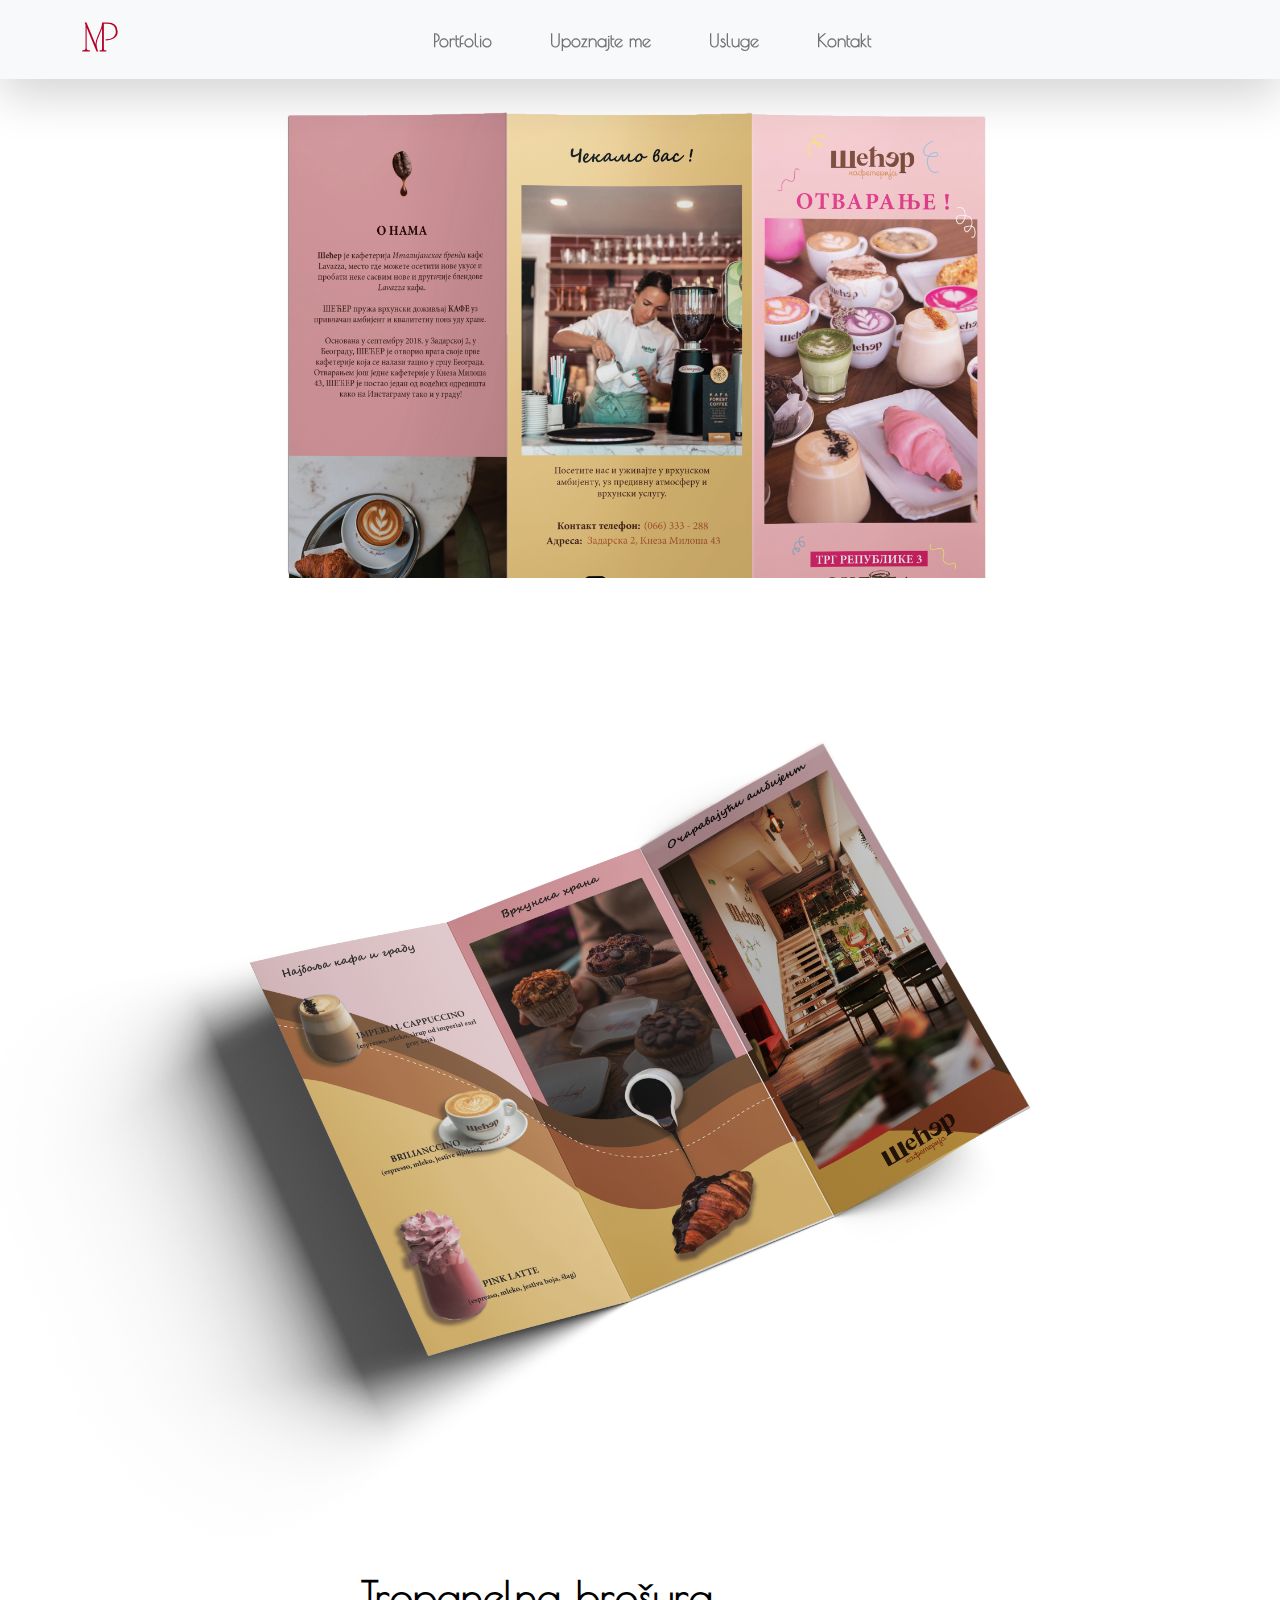
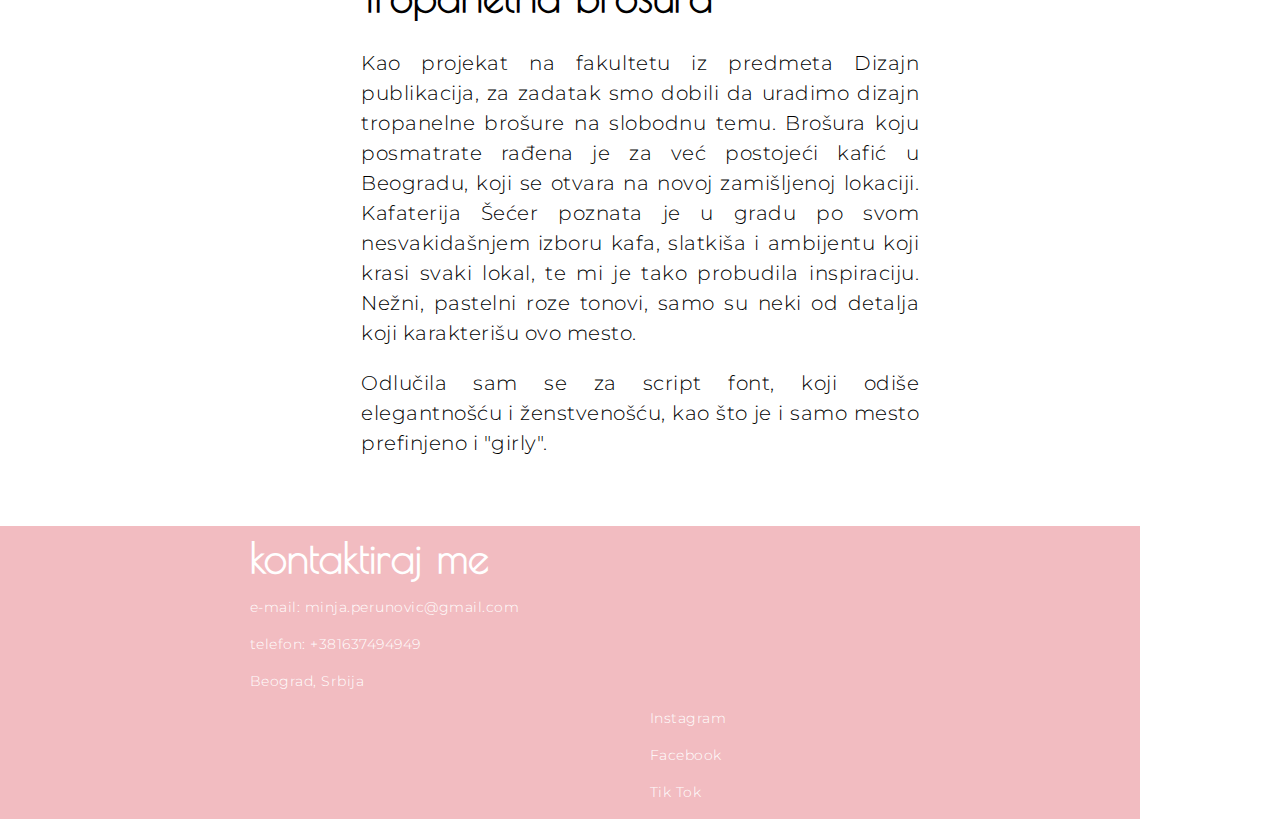
==== brosura.html @ d179b8eb "initial commit" ====
<!doctype html>
<html lang="en">
    <head>
        <meta charset="utf-8">
        <meta name="viewport" content="width=device-width, initial-scale=1">

        <meta name="description" content="">
        <meta name="author" content=""> 

        <!-- CSS FILES -->
        <link rel="preconnect" href="https://fonts.googleapis.com">

        <link rel="preconnect" href="https://fonts.gstatic.com" crossorigin>
        
        <link href="https://fonts.googleapis.com/css2?family=Noto+Sans+JP:wght@100;300;400;700;900&display=swap" rel="stylesheet">

        <link href="css/bootstrap-iconsMANGO.css" rel="stylesheet">
        <link href="css/bootstrap-icons.css" rel="stylesheet">

        <link rel="stylesheet" href="css/magnific-popup.css">

        

        <link href="css/templatemo-nomad-force.css" rel="stylesheet">
    <title>Kafeterija Šećer</title>
</head>
<body>

    <nav class="navbar navbar-expand-lg bg-light shadow-lg">
        <div class="container" >
            <a class="navbar-brand" href="index.html">
                <strong id="mp_logo">MP</strong>
            </a>

            <button class="navbar-toggler" type="button" data-bs-toggle="collapse" data-bs-target="#navbarNav" aria-controls="navbarNav" aria-expanded="false" aria-label="Toggle navigation">
                <span class="navbar-toggler-icon"></span>
            </button>

            <div class="collapse navbar-collapse" id="navbarNav">
                <ul class="navbar-nav mx-auto">
                    <li class="nav-item">
                        <a class="nav-link" href="index.html">Portfolio</a>
                    </li>

                    <li class="nav-item">
                        <a class="nav-link" href="upoznajteme.html">Upoznajte me</a>
                    </li>

                    <li class="nav-item">
                        <a class="nav-link" href="usluge.html">Usluge</a>
                    </li>

                    <li class="nav-item">
                        <a class="nav-link" href="kontakt.html">Kontakt</a>
                    </li>

                </ul>
            </div>
        </div>
    </nav>


    <!-- <div class="omotac" style="margin: 0 50px;"> -->
    <div class="col-lg-6 col-12" style="position: relative; width: 100%;">
        <div class="portfolio-thumb mb-5" data-aos="fade-up" >
            <div>
                <img style="width: 100%; margin: 0 auto;margin-top: -200px;"  src="materijali/Dizajn-publikacije/spoljasnja.jpg" class="img-fluid portfolio-image" alt="mango">
      
                <img style="width: 100%; margin: 0 auto; margin-top: -270px"  src="materijali/Dizajn-publikacije/unutrasnja 2.jpg" class="img-fluid portfolio-image" alt="mango">
                
             </div>
             
            <div class="portfolio-info">                     
                
                      
        <h4 style="width: 45%;font-size: 42px; margin: 0 auto;"  class="portfolio-title mb-0">Tropanelna brošura</h4>
        <p class="mango-paragrafi" style="text-align:justify;">Kao projekat na fakultetu iz predmeta Dizajn publikacija, za zadatak smo dobili da uradimo dizajn tropanelne brošure na slobodnu temu. Brošura koju posmatrate rađena je za već postojeći kafić u Beogradu, koji se otvara na novoj zamišljenoj lokaciji. Kafaterija Šećer poznata je u gradu po svom nesvakidašnjem izboru kafa, slatkiša i ambijentu koji krasi svaki lokal, te mi je tako probudila inspiraciju. Nežni, pastelni roze tonovi, samo su neki od detalja koji karakterišu ovo mesto.</p>
        <p class="mango-paragrafi" style="text-align:justify;">Odlučila sam se za script font, koji odiše elegantnošću i ženstvenošću, kao što je i samo mesto prefinjeno i "girly".</p>
                            
                
            </div>
         </div>
          
    </div> 
   
<!-- be1e5a -->

    <section class=" contact section-padding" id="contact">
        <div  style="background-color:#F2BCC1; margin: 0;"  class="container">
            <div class="row">
                
                <div class="col-lg-7 col-12 mx-auto">

                    <h2 class="mango-kontakt" class="mb-4" data-aos="fade-up"  style="color: #fff;">kontaktiraj me</h2>
                    <div class="social">
                    <p class="mango-kontakt" style="color: #fff;">e-mail: minja.perunovic@gmail.com</p>
                    <p class="mango-kontakt"  style="color: #fff;">telefon: +381637494949</p>
                    <p class="mango-kontakt"  style="color: #fff;">Beograd, Srbija</p>
                    </div>

                    <div class="social_right">
                    <p><a class="agua-kontakt" style="color: #fff;" href="https://www.instagram.com/m_perunovic/?hl=en">Instagram</a></p>
                    <p><a class="agua-kontakt" style="color: #fff;" href="https://www.facebook.com/minja.perunovic/">Facebook</a></p>
                    <p><a class="agua-kontakt" style="color: #fff;" href="https://www.tiktok.com/@m_perunovic">Tik Tok</a></p>
                    </div>        
                    
                </div>

            </div>
        </div>
    <!-- </div> -->
    </section>




       <!-- JAVASCRIPT FILES -->
       <script src="js/jquery.min.js"></script>
       <script src="js/bootstrap.bundle.min.js"></script>
       <script src="js/jquery.sticky.js"></script>
       <script src="js/aos.js"></script>
       <script src="js/jquery.magnific-popup.min.js"></script>
       <script src="js/magnific-popup-options.js"></script>
       <script src="js/scrollspy.min.js"></script>
       <script src="js/custom.js"></script>

</body>
</html>
---- css/templatemo-nomad-force.css ----
/*

TemplateMo 567 Nomad Force

https://templatemo.com/tm-567-nomad-force

*/

/*---------------------------------------
  CUSTOM PROPERTIES ( VARIABLES )             
-----------------------------------------*/
:root {
  --white-color:                  #FFFFFF;
  --primary-color:                #ffc107;
  --section-bg-color:             #f9f9f9;
  --dark-color:                   #000000;
  --grey-color:                   #fcfeff;
  --text-secondary-white-color:   rgba(255, 255, 255, 0.98);
  --title-color:                  #565758;
  --p-color:                      #717275;

  --body-font-family:           'Noto Sans JP', sans-serif;

  --h1-font-size:               72px;
  --h2-font-size:               42px;
  --h3-font-size:               36px;
  --h4-font-size:               32px;
  --h5-font-size:               24px;
  --h6-font-size:               22px;
  --p-font-size:                20px;
  --copyright-text-font-size:   14px;
  --custom-link-font-size:      12px;

  --font-weight-light:          300;
  --font-weight-normal:         400;
  --font-weight-bold:           700;
  --font-weight-black:          900;
}

body,
html {
  height: 100%;
}

body {
    background: var(--white-color);
    font-family: var(--body-font-family);    
    position: relative;
}

/*---------------------------------------
  TYPOGRAPHY               
-----------------------------------------*/

h2,
h3,
h4,
h5,
h6 {
  color: var(--dark-color);
  line-height: inherit;
}

h1,
h2,
h3,
h4,
h5,
h6 {
  font-weight: var(--font-weight-bold);
}

h1,
h2 {
  font-weight: var(--font-weight-black);
}

h1 {
  font-size: var(--h1-font-size);
  line-height: normal;
}

h2 {
  font-size: var(--h2-font-size);
}

h3 {
  font-size: var(--h3-font-size);
}

h4 {
  font-size: var(--h4-font-size);
}

h5 {
  font-size: var(--h5-font-size);
}

h6 {
  font-size: var(--h6-font-size);
}

p {
  color: var(--p-color);
  font-size: var(--p-font-size);
  font-weight: var(--font-weight-light);
  letter-spacing: 0.5px;
}

.text-secondary-white-color {
  color: var(--text-secondary-white-color);
}

a, 
button {
  touch-action: manipulation;
  transition: all 0.3s;
}

a {
  color: var(--p-color);
  text-decoration: none;
}

a:hover {
  color: var(--primary-color);
}

::selection {
  background: var(--dark-color);
  color: var(--white-color);
}

.custom-underline {
  border-bottom: 2px solid var(--white-color);
  color: var(--white-color);
  padding-bottom: 4px;
}

.videoWrapper {
  position: relative;
  padding-bottom: 56.25%; /* 16:9 */
  height: 0;
  z-index: -100;
}

.custom-video {
  position: absolute;
  top: 0;
  left: 0;
  width: 100%;
  height: 100%;
}

.overlay {
  background: linear-gradient(to top, #000, transparent 90%);
  position: absolute;
  top: 0;
  right: 0;
  bottom: 0;
  left: 0;
}

/*---------------------------------------
  CUSTOM LINK               
-----------------------------------------*/
.custom-links {
  max-width: 230px;
}

.custom-link {
  position: relative;
  overflow: hidden;
  z-index: 1;
  display: inline-block;
  transition: all .3s cubic-bezier(.645,.045,.355,1);
}

.custom-link::after {
  content: "";
  width: 0;
  height: 2px;
  bottom: 0;
  position: absolute;
  left: auto;
  right: 0;
  z-index: -1;
  transition: width .6s cubic-bezier(.25,.8,.25,1) 0s;
  background: currentColor;
}

.custom-link:hover::after {
  width: 100%;
  left: 0;
  right: auto;
}

.custom-link:hover,
.custom-link:hover::after {
  color: var(--white-color);
}

b,
strong {
  font-weight: var(--font-weight-bold);
}

/*---------------------------------------
  NAVIGATION               
-----------------------------------------*/

.navbar {
  z-index: 9;
  right: 0;
  left: 0;
  padding-top: 15px;
  padding-bottom: 15px;
}

.navbar-brand {
  color: var(--primary-color);
  font-size: 24px;
  font-weight: var(--font-weight-bold);
}

.navbar-expand-lg .navbar-nav .nav-link {
  padding-right: 15px;
  padding-left: 15px;
}

.navbar-nav .nav-link::after {
  content: "\f140";
  font-family: bootstrap-icons;
  display: inline-block;
  margin-left: 10px;
  color: var(--primary-color);
  opacity: 0;
  -webkit-transition: opacity 0.3s, -webkit-transform 0.3s;
  -moz-transition: opacity 0.3s, -moz-transform 0.3s;
  transition: opacity 0.3s, transform 0.3s;
  -webkit-transform: translateY(10px);
  -moz-transform: translateY(10px);
  transform: translateY(10px);
}

.navbar-nav .nav-link:hover::after {
  opacity: 1;
  -webkit-transform: translateY(0px);
  -moz-transform: translateY(0px);
  transform: translateY(0px);
}

.navbar-nav .nav-link {
  color: var(--p-color);
  font-size: 18px;
  font-weight: var(--font-weight-bold);
  position: relative;
}

.navbar-nav .nav-link:hover::after,
.navbar-nav .nav-item.active .nav-link::after {
  color: var(--primary-color);
  opacity: 1;
  -webkit-transform: translateY(0px);
  -moz-transform: translateY(0px);
  transform: translateY(0px);
}

.navbar-nav .nav-item.active .nav-link,
.nav-link:focus, 
.nav-link:hover {
  color: var(--dark-color);
}

.nav-link:focus {
  color: var(--p-color);
}

.navbar-toggler {
  border: 0;
  padding: 0;
  cursor: pointer;
  margin: 0;
  width: 30px;
  height: 35px;
  outline: none;
}

.navbar-toggler:focus {
  outline: none;
  box-shadow: none;
}

.navbar-toggler[aria-expanded="true"] .navbar-toggler-icon {
  background: transparent;
}

.navbar-toggler[aria-expanded="true"] .navbar-toggler-icon:before,
.navbar-toggler[aria-expanded="true"] .navbar-toggler-icon:after {
  transition: top 300ms 50ms ease, -webkit-transform 300ms 350ms ease;
  transition: top 300ms 50ms ease, transform 300ms 350ms ease;
  transition: top 300ms 50ms ease, transform 300ms 350ms ease, -webkit-transform 300ms 350ms ease;
  top: 0;
}

.navbar-toggler[aria-expanded="true"] .navbar-toggler-icon:before {
  transform: rotate(45deg);
}

.navbar-toggler[aria-expanded="true"] .navbar-toggler-icon:after {
  transform: rotate(-45deg);
}

.navbar-toggler .navbar-toggler-icon {
  background: var(--dark-color);
  transition: background 10ms 300ms ease;
  display: block;
  width: 30px;
  height: 2px;
  position: relative;
}

.navbar-toggler .navbar-toggler-icon:before,
.navbar-toggler .navbar-toggler-icon:after {
  transition: top 300ms 350ms ease, -webkit-transform 300ms 50ms ease;
  transition: top 300ms 350ms ease, transform 300ms 50ms ease;
  transition: top 300ms 350ms ease, transform 300ms 50ms ease, -webkit-transform 300ms 50ms ease;
  position: absolute;
  right: 0;
  left: 0;
  background: var(--dark-color);
  width: 30px;
  height: 2px;
  content: '';
}

.navbar-toggler .navbar-toggler-icon:before {
  top: -8px;
}

.navbar-toggler .navbar-toggler-icon:after {
  top: 8px;
}

/*---------------------------------------
  HERO              
-----------------------------------------*/
.hero {
  position: relative;
  overflow: hidden;
}

@media screen and (min-width: 992px) {
  .hero {
    height: 100vh;
  }

  .custom-video,
  .news-detail-image {
    object-fit: cover;
    width: 100vw;
    height: 100vh;
  }

  .sticky-wrapper {
    position: relative;
    bottom: 76px;
  }
}

.heroText {
  position: absolute;
  z-index: 9;
  top: 50%;
  left: 50%;
  transform: translate(-50%, -50%);
  width: 85%;
  text-align: center;
}

/*---------------------------------------
  ABOUT & TEAM MEMBERS               
-----------------------------------------*/
.about-image,
.team-image {
  width: 100%;
  height: 100%;
  max-height: 635px;
  min-height: 475px;
  object-fit: cover;
}

.team-thumb {
  background: var(--white-color);
  position: absolute;
  bottom: 0;
  right: 0;
  width: 65%;
  padding: 22px 32px 32px 32px;
}

.carousel-control-next, 
.carousel-control-prev {
  top: auto;
  bottom: 2.5rem;
}

.carousel-control-prev {
  right: 4rem;
  left: auto;
}

.carousel-control-next-icon, 
.carousel-control-prev-icon {
  background-color: var(--dark-color);
  background-size: 50% 50%;
  border-radius: 100px;
  width: 3rem;
  height: 3rem;
}

/*---------------------------------------
  PORTFOLIO               
-----------------------------------------*/
.portfolio-thumb {
  position: relative;
  overflow: hidden;
}

.portfolio-info {
  margin: 20px;
}

/*---------------------------------------
  NEWS & EVENTS               
-----------------------------------------*/

.news,
.related-news {
  background: var(--section-bg-color);
}

.news-thumb {
  position: relative;
}

.news-category {
  background: var(--white-color);
  position: absolute;
  z-index: 9;
  top: 0;
  left: 0;
  padding: 4px 12px;
  display: inline-block;
}

.news-text-info {
  margin: 0 20px;
}

.news-title {
  margin-top: 15px;
  margin-bottom: 15px;
}

.news-title-link {
  color: var(--title-color);
  display: inline-block;
}

.news-title-link:hover {
  color: var(--dark-color);
}

.portfolio-image,
.news-image {
  display: block;
  transition: transform 0.6s ease-out;
}

.news-image-hover {
  display: inline-block;
  position: relative;
  overflow: hidden;
  z-index: 1;
  transition: all .3s cubic-bezier(.645,.045,.355,1);
  padding-bottom: 4px;
  height: 100%;
}

.news-image-hover::after {
  content: "";
  width: 0;
  height: 4px;
  bottom: 0;
  position: absolute;
  left: auto;
  right: 0;
  z-index: -1;
  transition: width .6s cubic-bezier(.25,.8,.25,1) 0s;
  background: #198754;
}

.news-image-hover-warning::after {
  background: #ffc107;
}

.news-image-hover-primary::after {
  background: #0d6efd;
}

.news-image-hover-success::after {
  background: #198754;
}

.news-image-hover:hover::after {
  width: 100%;
  left: 0;
  right: auto;
  z-index: 9;
}

.image-scale:hover .portfolio-image,
.news-image-hover:hover .news-image {
  transform: scale(1.02);
}
.scale:hover {
  transform: scale(1.02);
}
.news-two-column {
  min-height: 199px;
  margin-bottom: 16px;
}

.news-two-column .news-image {
  width: 100%;
  height: 100%;
  object-fit: cover;
}

.social-share-link,
.social-share-link + span {
  color: rgba(255, 255, 255, 0.65);
}

/*---------------------------------------
  SECTION               
-----------------------------------------*/
/* .section-padding {
  padding-top: 7rem;
  padding-bottom: 7rem;
} */

/*---------------------------------------
  CONTACT              
-----------------------------------------*/
.contact-info {
  padding: 40px;
}

.contact-form .form-control {
  border-radius: 0;
  font-weight: var(--font-weight-normal);
  padding-top: 12px;
  padding-bottom: 12px;
}

.contact-form button[type='submit'] {
  background: var(--dark-color);
  border: none;
  border-radius: 100px;
  color: var(--white-color);
  font-weight: var(--font-weight-bold);
  text-transform: uppercase;
  padding: 16px;
  transition: all 0.6s ease-out;
}

.contact-form button[type='submit']:hover {
  background: var(--primary-color);
}

.form-label {
  color: var(--p-color);
  font-weight: var(--font-weight-bold);
}

.map-iframe {
  display: block;
  filter: grayscale(100);
}

/*---------------------------------------
  SITE FOOTER               
-----------------------------------------*/
.site-footer {
  background: var(--dark-color);
  padding-top: 4.5rem;
  padding-bottom: 2.5rem;
}

.site-footer .custom-link {
  color: rgba(255, 255, 255, 0.65);
  font-size: var(--p-font-size);
}

.site-footer .custom-link:hover,
.site-footer .social-icon-link:hover {
  color: var(--white-color);
}

.copyright-text {
  color: rgba(255, 255, 255, 0.45);
  font-size: var(--copyright-text-font-size);
}

/*---------------------------------------
  SOCIAL ICON               
-----------------------------------------*/
.social-icon {
  margin: 0;
  padding: 0;
}

.social-icon li {
  list-style: none;
  display: inline-block;
  vertical-align: top;
}

.social-icon-link {
  color: rgba(255, 255, 255, 0.45);
  font-size: 1rem;
  display: inline-block;
  vertical-align: top;
  margin-top: 4px;
  margin-bottom: 4px;
  margin-right: 15px;
}

.social-icon-link:hover {
  color: var(--primary-color);
}

/*---------------------------------------
  RESPONSIVE STYLES               
-----------------------------------------*/
@media screen and (min-width: 1600px) {
  .news-two-column {
    min-height: 232.5px;
  }
}

@media screen and (max-width: 991px) {
  h1 {
    font-size: 48px;
  }

  h2 {
    font-size: 36px;
  }

  h3 {
    font-size: 32px;
  }

  h4 {
    font-size: 28px;
  }

  h5 {
    font-size: 20px;
  }

  h6 {
    font-size: 18px;
  }

  .navbar {
    padding-top: 10px;
    padding-bottom: 10px;
  }

  .section-padding {
    padding-top: 6rem;
    padding-bottom: 6rem;
  }

  .team-thumb {
    left: 0;
    width: auto;
  }

  .news-two-column {
    height: auto !important;
    min-height: inherit;
  }

  .news .col-12 .news-two-column:first-child {
    margin-bottom: 38px;
  }
}

@media screen and (max-width: 767px) {
  .news-detail-title {
    font-size: 36px;
  }
}

@media screen and (max-width: 360px) {
  h1 {
    font-size: 32px;
  }

  .heroText p {
    font-size: 14px;
  }
}

@media screen and (max-width: 359px) {
  .news-detail-title {
    font-size: 22px;
  }
}


/* MOJ KOD */
@font-face {
  font-family: "Typolino";
  src: url(../fonts/Typolino.ttf);
}

@font-face {
  font-family: "Tartles";
  src: url(../fonts/TartlersEnd.ttf);
}

@font-face {
  font-family: "Shequilla";
  src: url(../fonts/Shequilla.ttf);
}

@font-face {
  font-family: "CentersGeorge";
  src: url(../fonts/CentersGeorge.otf);
}

@font-face {
  font-family: "RiseofBeautyThin";
  src: url(../fonts/RiseofBeauty-Thin.otf);
}

@font-face {
  font-family: "Elsie";
  src: url(../fonts/Elsie-Black.ttf);
}

@font-face {
  font-family: "Bunderan";
  src: url(../fonts/Bunderan.ttf);
}

@font-face {
  font-family: "Montserrat";
  src: url(../fonts/Montserrat-VariableFont_wght.ttf);
}
@font-face {
  font-family: "Poiret_One";
  src: url(../fonts/PoiretOne-Regular.ttf);
}
.nav-link {
  font-family: "Poiret_One";
  font-weight: 800;
}
h1{
  font-family: "Typolino";
  font-weight: normal;
  /* letter-spacing: 30px;
  font-size: 100px; */
}
h2,h4,h3,h5 {
  font-family: "Poiret_One";
}
p {
  font-family: "Montserrat";
  font-size: 14px;
  /* velicina teksta??? */
}
#mp_logo {
  font-family: "CentersGeorge";
  color: #b60224;
}
#isecen-mango {

  width: 100%;
  overflow: auto;
}
.mango-koraci {
  width:99%;
}
.float {
  float: left;
  width: 33%;
  position: relative;
}


.social {
  float: left;
}
.social_right {
  margin-left: 400px;
  float: left;

}
/* .overlay:hover img {
 filter: blur(5);
} */
.image-popup:hover {
  filter: blur(1);
}

/* RESI OVO */
p {
  color: #000;
}
.mango-paragrafi {
  width: 45%;
  margin: 0 auto;
  font-size: 20px;
  /* text-align: justify; */
  margin-top: 20px;
  
}
.mango-kontakt {
  color: #fff;
}
#filmski-poster1 {
  position: relative;
  width: 105%;
}
#slika-ispod  {
  position: absolute;
  top: 0; left: 0;
  right: 0; bottom: 0;
  object-fit: contain;
  opacity: 0;
  transition: opacity 1.3s;
  
  
  
}
#filmski-poster:hover #slika-ispod  {
  opacity: 1;
  
 }
 #filmski-poster:hover #filmski-poster1  {
  opacity: 0;
  
 }

 /* cvsliak */
 .overlay { 
  background-image: url('materijali/cv picture');
  background-repeat: no-repeat;
  background-attachment: fixed;
  background-position: center; 
  
 }
 #slikazacv {
  width: 100%;
 }
 .navbar-nav .nav-link::after {
  color: #b60224;
  content: "\f140";
  font-family: bootstrap-icons;
  display: inline-block;
  margin-left: 10px;
  opacity: 0;
  -webkit-transition: opacity 0.3s, -webkit-transform 0.3s;
  -moz-transition: opacity 0.3s, -moz-transform 0.3s;
  transition: opacity 0.3s, transform 0.3s;
  -webkit-transform: translateY(10px);
  -moz-transform: translateY(10px);
  transform: translateY(10px);
}
.navbar-nav .nav-link:hover::after {
  opacity: 1;
  -webkit-transform: translateY(0px);
  -moz-transform: translateY(0px);
  transform: translateY(0px);
}
.navbar-nav .nav-link {
  color: var(--p-color);
  font-size: 18px;
  font-weight: var(--font-weight-bold);
  position: relative;
}
.navbar-nav .nav-link:hover::after,
.navbar-nav .nav-item.active .nav-link::after {
  color: #b60224;
  opacity: 1;
  -webkit-transform: translateY(0px);
  -moz-transform: translateY(0px);
  transform: translateY(0px);
}
/* 
.portfolio-thumb-mango:hover {
  background-color: #198754;
  ????
} */

.agua-kontakt:hover {
  font-weight: bold;
}

.float-kisilea {
  width: 50%;
  float: left;
}

.float-orikata {
  height: 50%;
  float: left;
  
  
}
.orikata-koraci {
  height: 414px;
  margin-right: 130px;
}
.orikata-koraci:nth-child(4) {
  margin-right: 0;
}
#skice {
  overflow: auto;
  margin: 50px 0;
}
#varijacije {
  margin: 0 auto;
  margin-top: 100px;
}
.usluge-paragrafi {
  width: 45%;
  margin: 0 auto;
  /* font-size: 20px; */
  /* text-align: justify; */
  margin-top: 20px;
}
#javitese {
  width: 45%;
  margin: 0 auto;
  font-size: 40px;
}

.foto-manipulacija {
  display: inline-block;
  width: 33%;
}
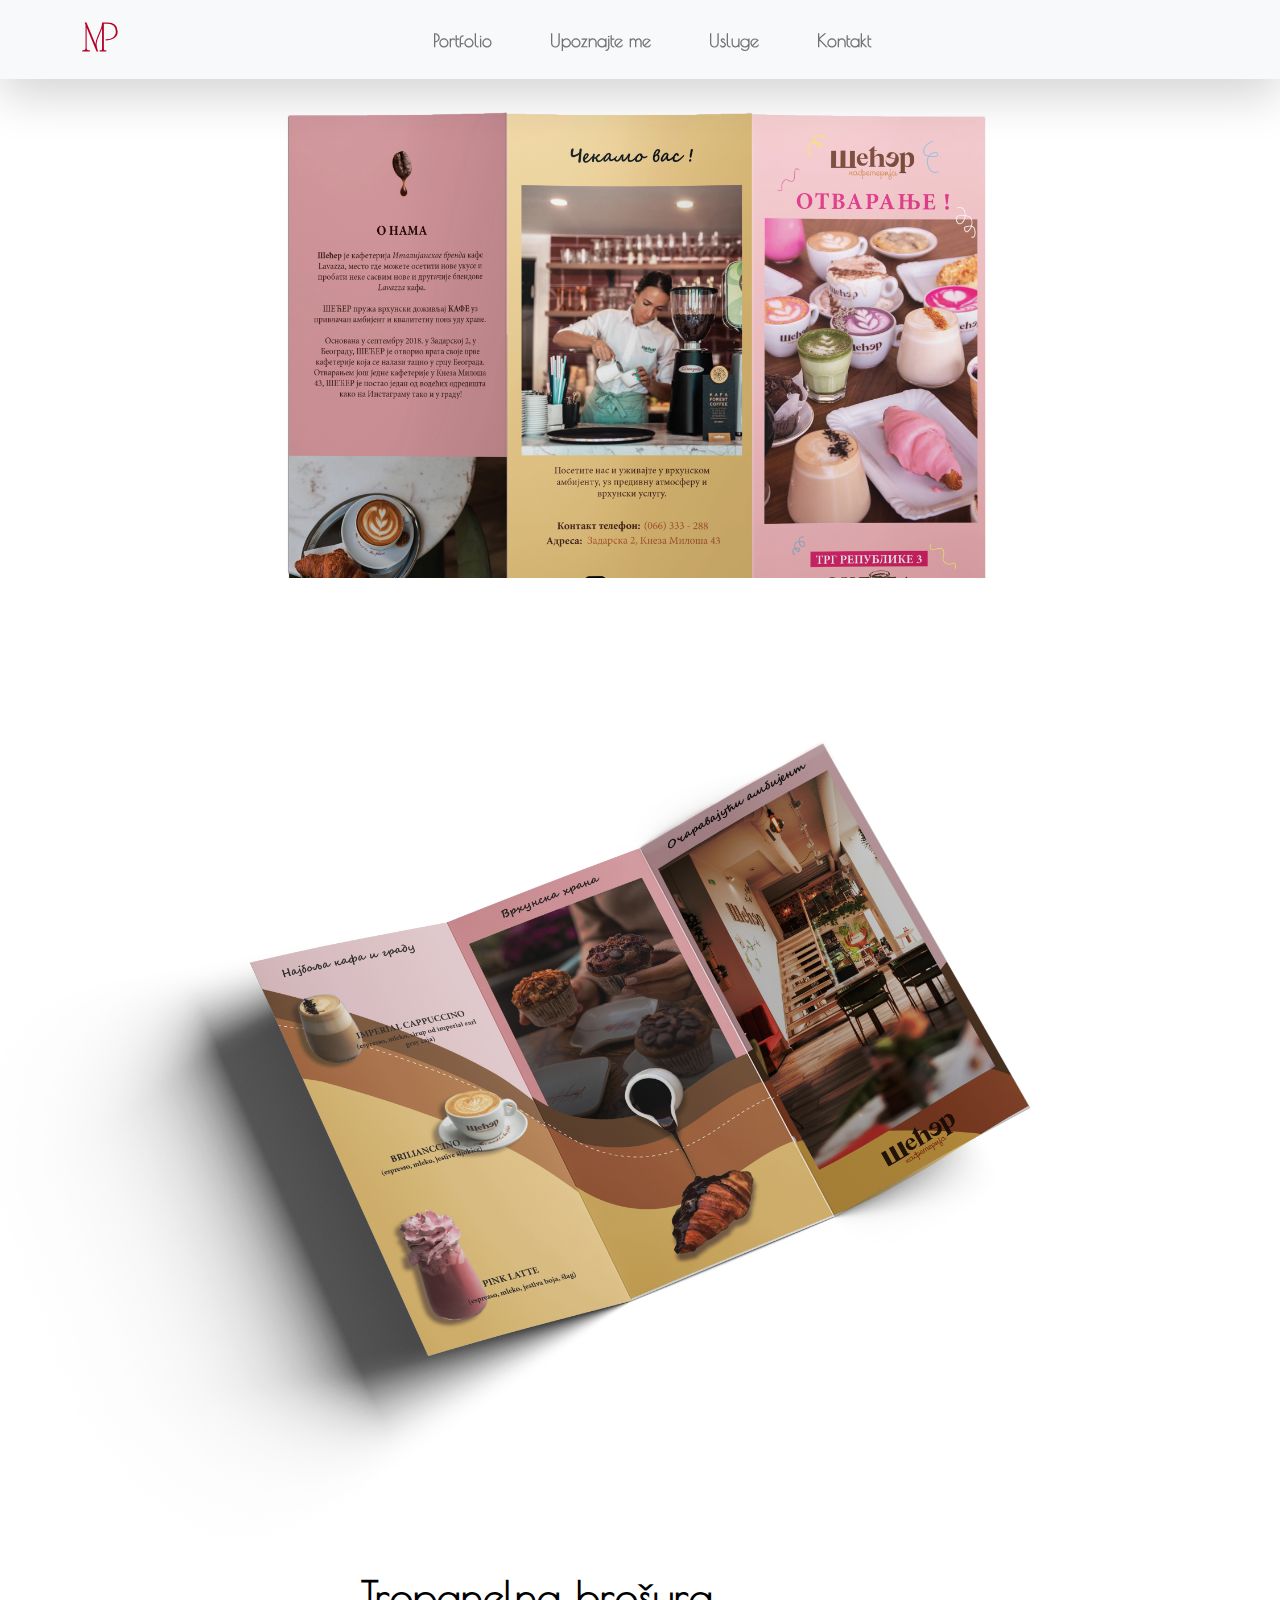
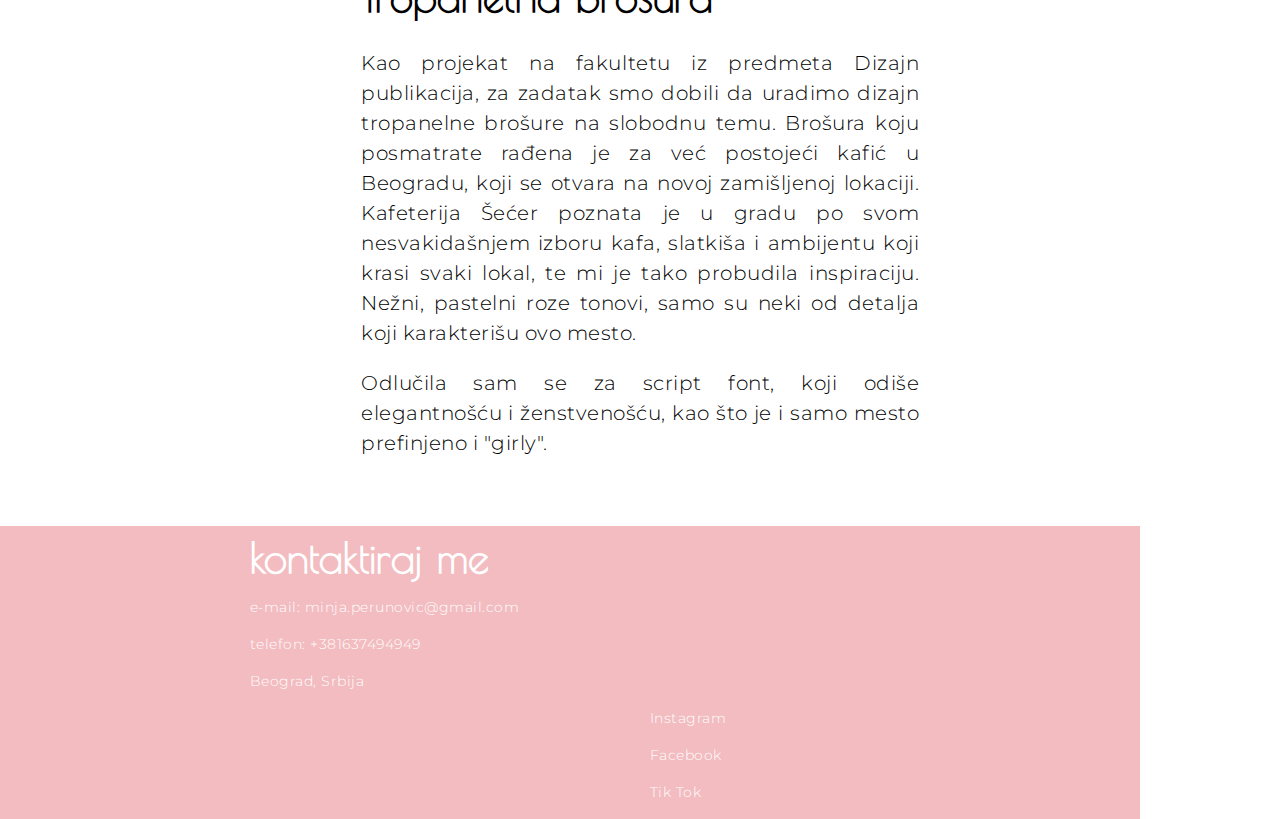
==== commit d3b33a04: "update" ====
--- a/brosura.html
+++ b/brosura.html
@@ -74,7 +74,7 @@
                 
                       
         <h4 style="width: 45%;font-size: 42px; margin: 0 auto;"  class="portfolio-title mb-0">Tropanelna brošura</h4>
-        <p class="mango-paragrafi" style="text-align:justify;">Kao projekat na fakultetu iz predmeta Dizajn publikacija, za zadatak smo dobili da uradimo dizajn tropanelne brošure na slobodnu temu. Brošura koju posmatrate rađena je za već postojeći kafić u Beogradu, koji se otvara na novoj zamišljenoj lokaciji. Kafaterija Šećer poznata je u gradu po svom nesvakidašnjem izboru kafa, slatkiša i ambijentu koji krasi svaki lokal, te mi je tako probudila inspiraciju. Nežni, pastelni roze tonovi, samo su neki od detalja koji karakterišu ovo mesto.</p>
+        <p class="mango-paragrafi" style="text-align:justify;">Kao projekat na fakultetu iz predmeta Dizajn publikacija, za zadatak smo dobili da uradimo dizajn tropanelne brošure na slobodnu temu. Brošura koju posmatrate rađena je za već postojeći kafić u Beogradu, koji se otvara na novoj zamišljenoj lokaciji. Kafeterija Šećer poznata je u gradu po svom nesvakidašnjem izboru kafa, slatkiša i ambijentu koji krasi svaki lokal, te mi je tako probudila inspiraciju. Nežni, pastelni roze tonovi, samo su neki od detalja koji karakterišu ovo mesto.</p>
         <p class="mango-paragrafi" style="text-align:justify;">Odlučila sam se za script font, koji odiše elegantnošću i ženstvenošću, kao što je i samo mesto prefinjeno i "girly".</p>
                             
                 
